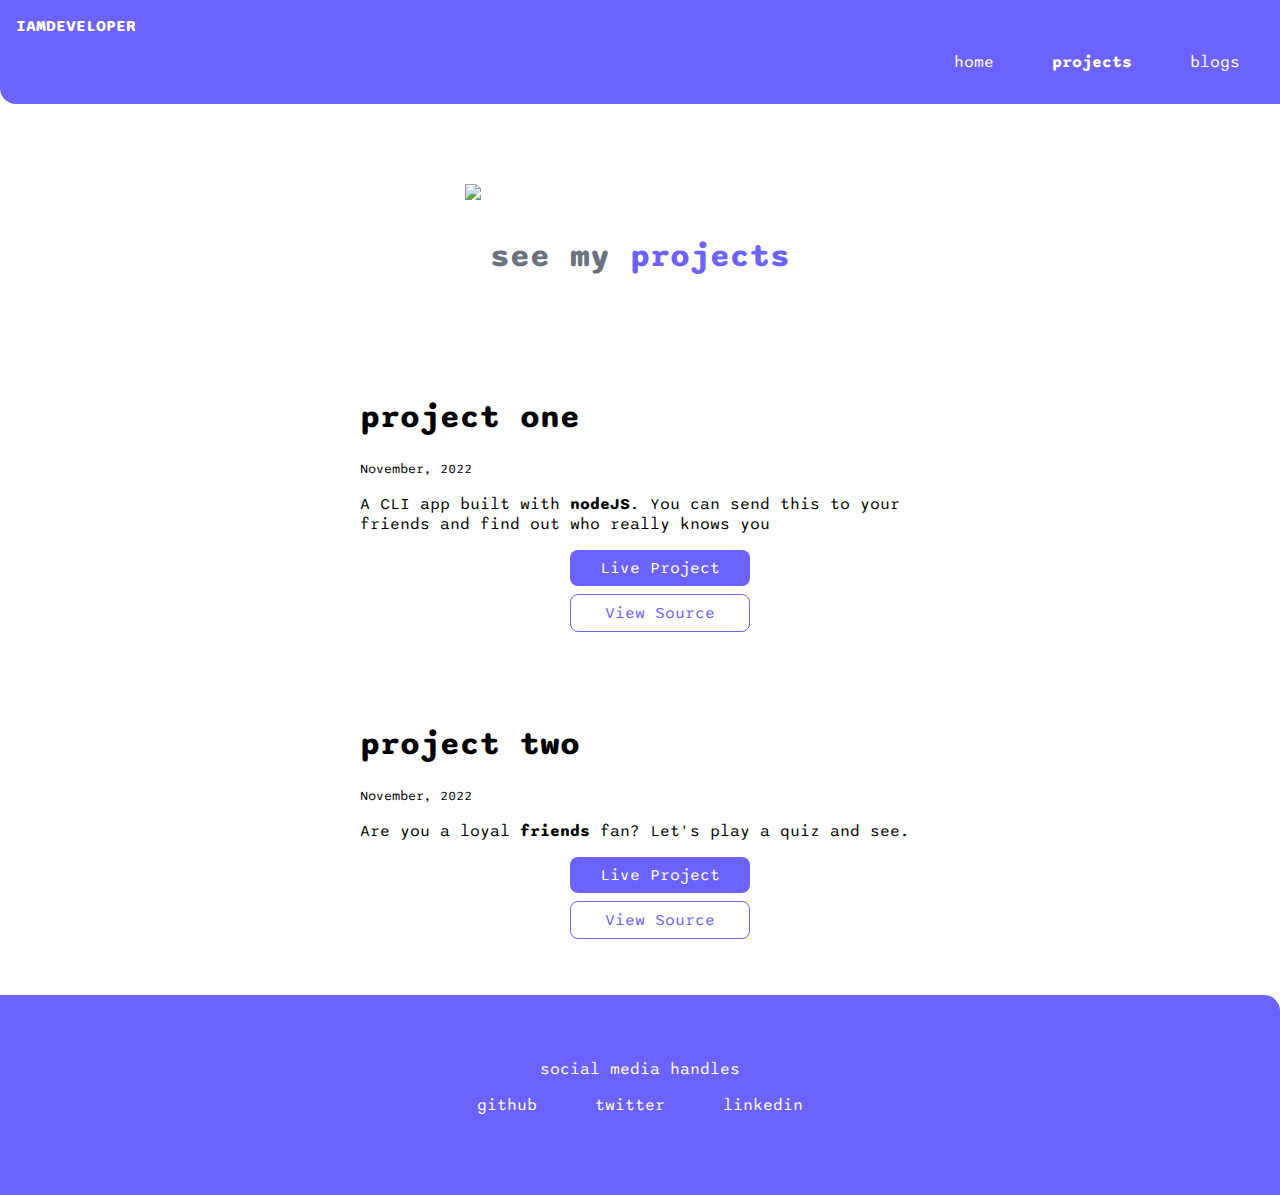
==== projects.html @ 38555d1a "project and blog pages edited" ====
<!DOCTYPE html>
<html lang="en">
<head>
    <meta charset="UTF-8">
    <meta http-equiv="X-UA-Compatible" content="IE=edge">
    <meta name="viewport" content="width=device-width, initial-scale=1.0">
    <title>home | niharikakesarwani</title>
    <link href="styles.css" rel="stylesheet">
</head>
<body>
    <nav class="container navigation">
        <div class="nav-brand">IAMDEVELOPER</div>
        <ul class="list-non-bullet nav-pills">
            <li class="list-item-inline">
                <a class="link" href="/">home</a>
            </li>
            <li class="list-item-inline">
                <a class="link link-active" href="/projects.html">projects</a>
            </li>
            <li class="list-item-inline">
                <a class="link" href="/blogs.html">blogs</a>
            </li>
        </ul>
    </nav>

    <header class="hero">
        <img class="hero-img" src="/images/header.svg">
        <h1 class="hero-heading">see my <span class="heading-inverted"> projects </span></h1>
    </header>

    <ul class="list-non-bullet">
        <li>
            <article class="showcase-list container container-center">
                <h1>project one</h1>
                <small>November, 2022</small>
                <p>A CLI app built with <strong>nodeJS</strong>. You can send this to your friends and find out who
                    really knows you</p>
                <a class="link link-primary" href="https://replit.com/@Niharika2018/markOne?embed=1&output=1">Live Project</a>
                <a class="link link-secondary" href="https://github.com/NiharikaNeha/how-well-do-you-know-me">View Source</a>
            </article>
        </li>

        <li>
            <article class="showcase-list container container-center">
                <h1>project two</h1>
                <small>November, 2022</small>
                <p>Are you a loyal <strong>friends</strong> fan? Let's play a quiz and see.</p>
                <section class="container-project">
                    <a class="link link-primary" href="https://replit.com/@Niharika2018/markTwo?embed=1&output=1">Live Project</a>
                    <a class="link link-secondary" href="https://github.com/NiharikaNeha/friends-quiz">View Source</a>
                </section>
               
            </article>
        </li>
    </ul>

    <footer class="footer">
        <div>social media handles</div>
        <ul class="list-non-bullet">
            <li class="list-item-inline">
                <a class="link" href="https://github.com/NiharikaNeha">github</a>
            </li>
            <li class="list-item-inline">
                <a class="link" href="https://twitter.com/Niharika_twt">twitter</a>
            </li>
            <li class="list-item-inline">
                <a class="link" href="https://linkedin.com/in/niharika-kesarwani">linkedin</a>
            </li>

        </ul>
    </footer>
</body>
</html>
---- styles.css ----
@import url('https://fonts.googleapis.com/css2?family=Sono&display=swap');

:root {
    --primary-color: #6C63FF;
    --off-white: #F3F4F6;
    --dark-gray: #6B7280;
}

body{
    font-family: 'Sono', sans-serif;
    margin: 0px;
}

hr{
    margin: 2rem 0rem;
}

.container{
    padding: 0rem 1rem;
}

.container-center{
    max-width: 600px;
    margin: auto;
}

.link{
    text-decoration: none;
    padding: 0.5rem 1rem;
    box-sizing: border-box;
    text-align: center;
}

.link-primary{
    background-color: var(--primary-color);
    border-radius: 0.5rem;
    color: white;
    display: block;
    max-width: 180px;
    margin: 0.5rem auto;
}

.link-secondary{
    color: var(--primary-color);
    border-radius: 0.5rem;
    border: 1px solid var(--primary-color);
    display: block;
    max-width: 180px;
    margin: 0.5rem auto;
}

.list-non-bullet{
    list-style: none;
}

.list-item-inline{
    display: inline;
    padding: 0rem 0.5rem;
}

.navigation{
    background-color: var(--primary-color);
    color: white;
    padding: 1rem;
    border-bottom-left-radius: 1rem;
}

.nav-brand{
    font-weight: bold;
}

.nav-pills{
    text-align: right;
}

.navigation .link {
    color: white;
}

.navigation .link-active {
    font-weight: bold;
}

.hero{
    padding: 2rem;
    padding-top: 5rem;
}

.hero-img{
   max-width: 80%;
   width: 350px;
   margin: auto; 
   display: block;
}

.hero-heading{
    color: var(--dark-gray);
    padding-top: 1rem;
    text-align: center;
}

.heading-inverted{
    color: var(--primary-color);
}

.section{
    padding: 2rem;
}

.section h1{
    text-align: center;
}

.ow{
    background-color: var(--off-white);
}

.footer{
    background-color: var(--primary-color);
    padding: 4rem 1rem;
    text-align: center;
    color: white;
    border-top-right-radius: 1rem;
}

.footer .link {
    color: white;
}

.footer-header {
    font-weight: bold;
    font-size: large;
}

.footer ul{
    padding-inline-start: 0px;
}

.showcase-list {
    padding: 2rem;
}

.showcase-blog {
    padding-bottom: 6rem;
}
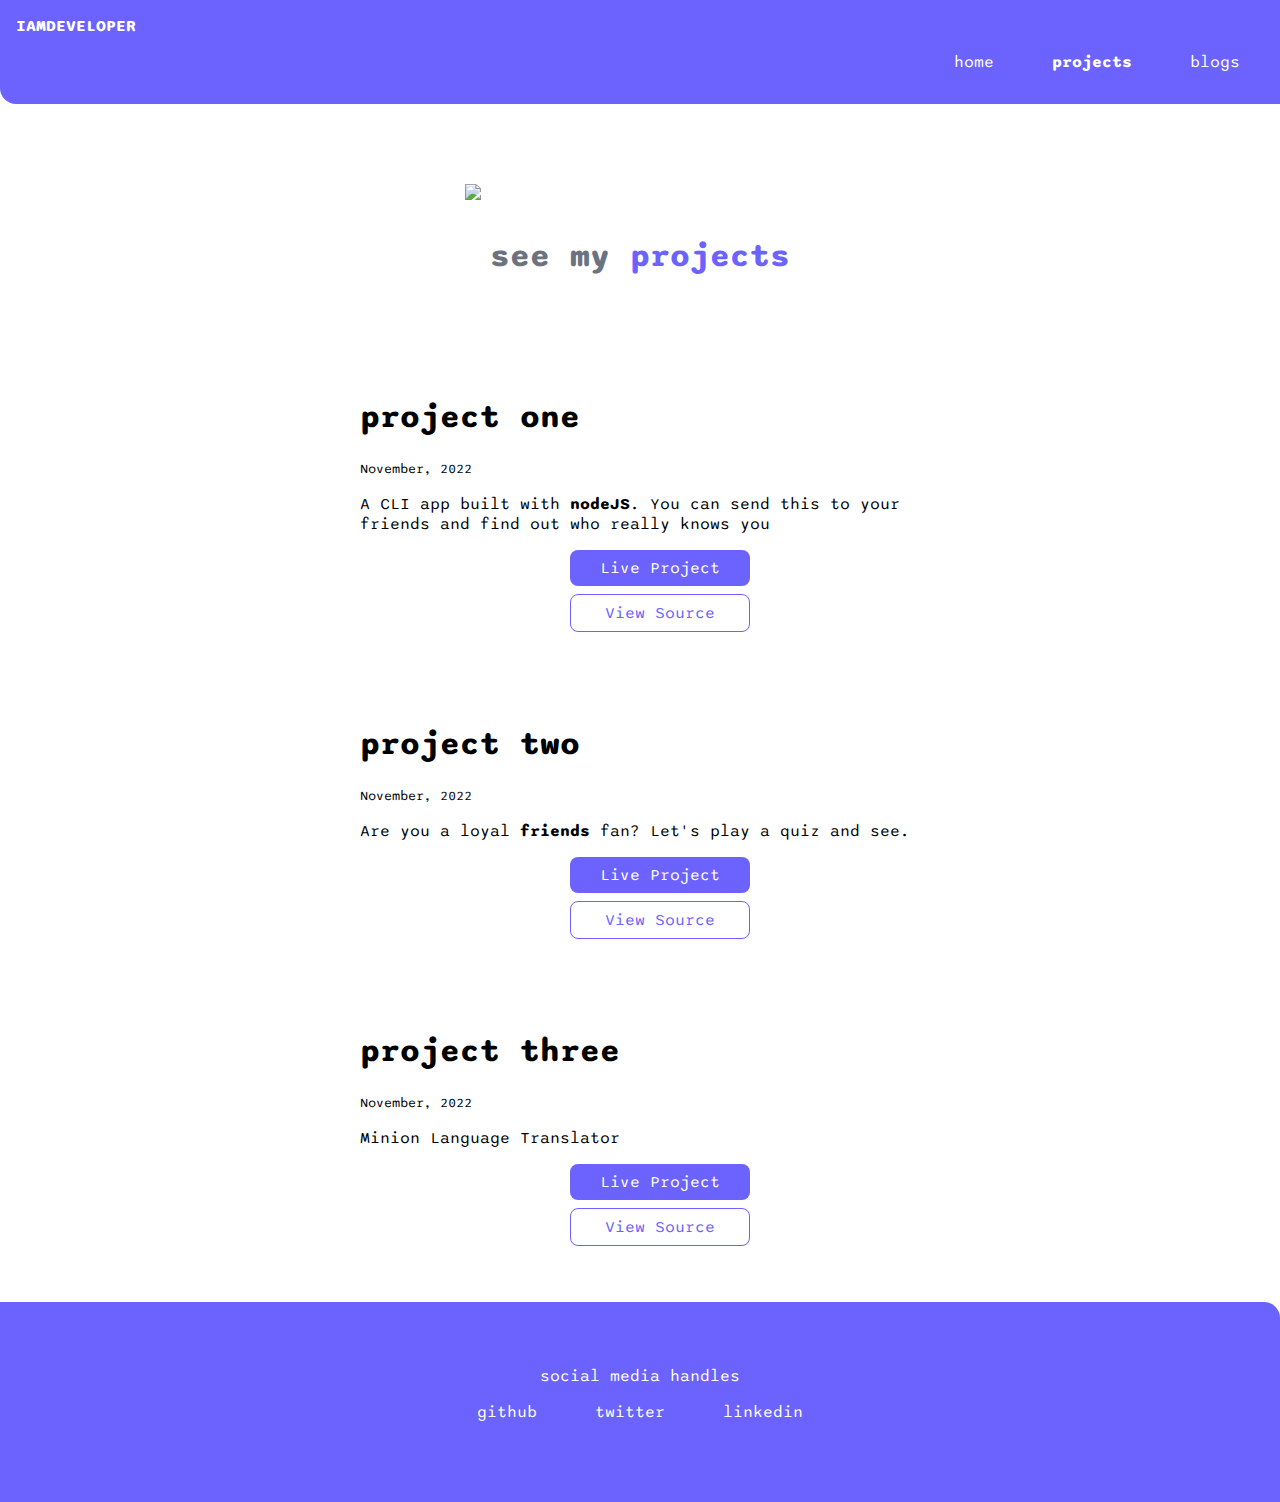
==== commit 1254737f: "added minion translator game links" ====
--- a/projects.html
+++ b/projects.html
@@ -52,6 +52,19 @@
                
             </article>
         </li>
+
+        <li>
+            <article class="showcase-list container container-center">
+                <h1>project three</h1>
+                <small>November, 2022</small>
+                <p>Minion Language Translator</p>
+                <section class="container-project">
+                    <a class="link link-primary" href="https://niharika-banana-game-2.netlify.app/">Live Project</a>
+                    <a class="link link-secondary" href="https://github.com/NiharikaNeha/banana-game-2">View Source</a>
+                </section>
+               
+            </article>
+        </li>
     </ul>
 
     <footer class="footer">
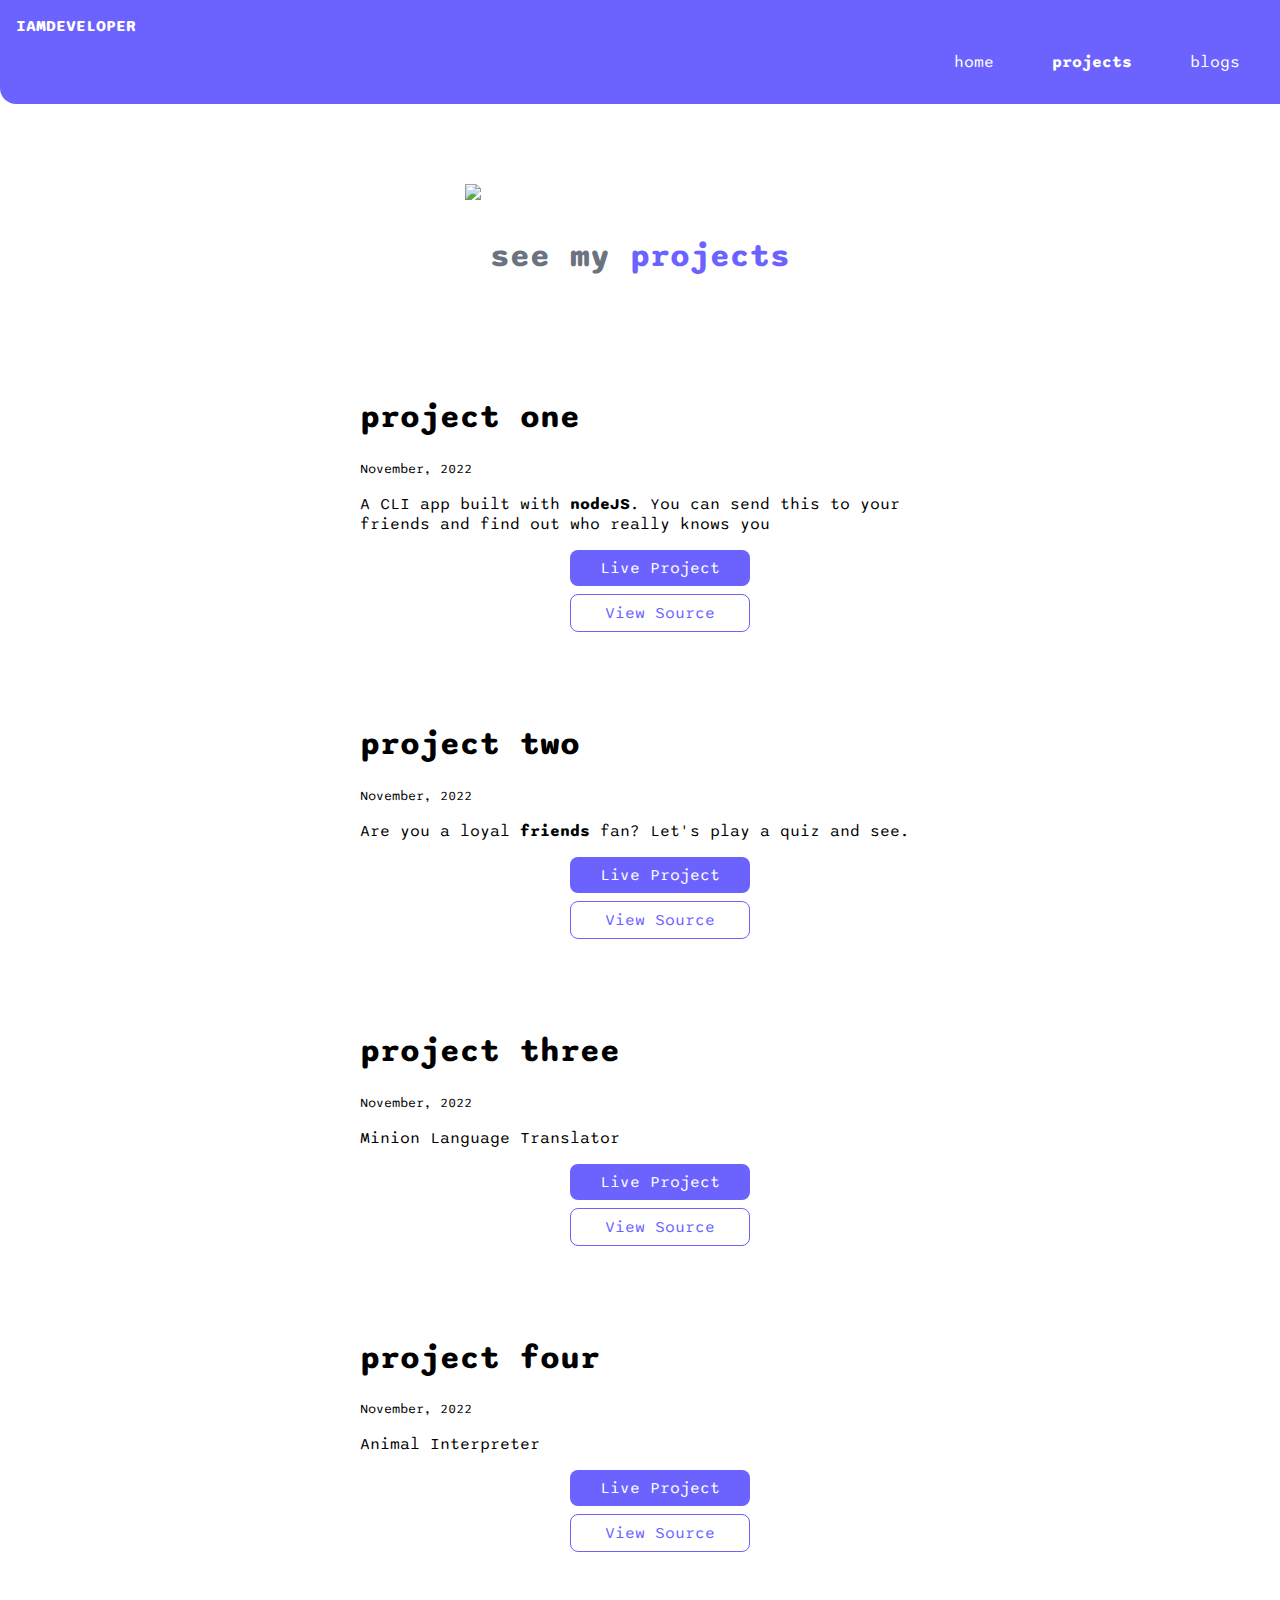
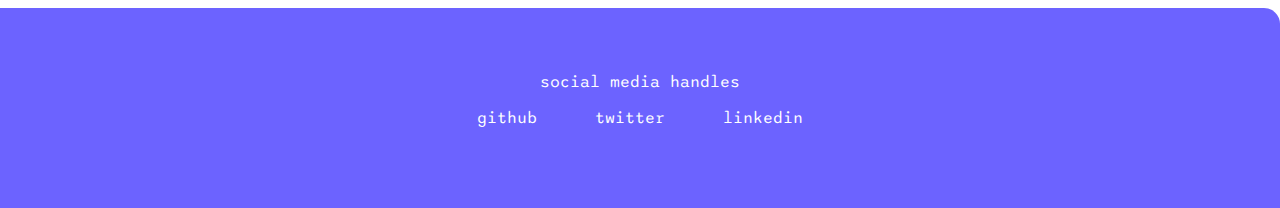
==== commit 83cbcf4b: "added animal interpreter game links" ====
--- a/projects.html
+++ b/projects.html
@@ -65,6 +65,19 @@
                
             </article>
         </li>
+
+        <li>
+            <article class="showcase-list container container-center">
+                <h1>project four</h1>
+                <small>November, 2022</small>
+                <p>Animal Interpreter</p>
+                <section class="container-project">
+                    <a class="link link-primary" href="https://40ls1s.csb.app//">Live Project</a>
+                    <a class="link link-secondary" href="https://github.com/NiharikaNeha/animal-interpreter">View Source</a>
+                </section>
+               
+            </article>
+        </li>
     </ul>
 
     <footer class="footer">
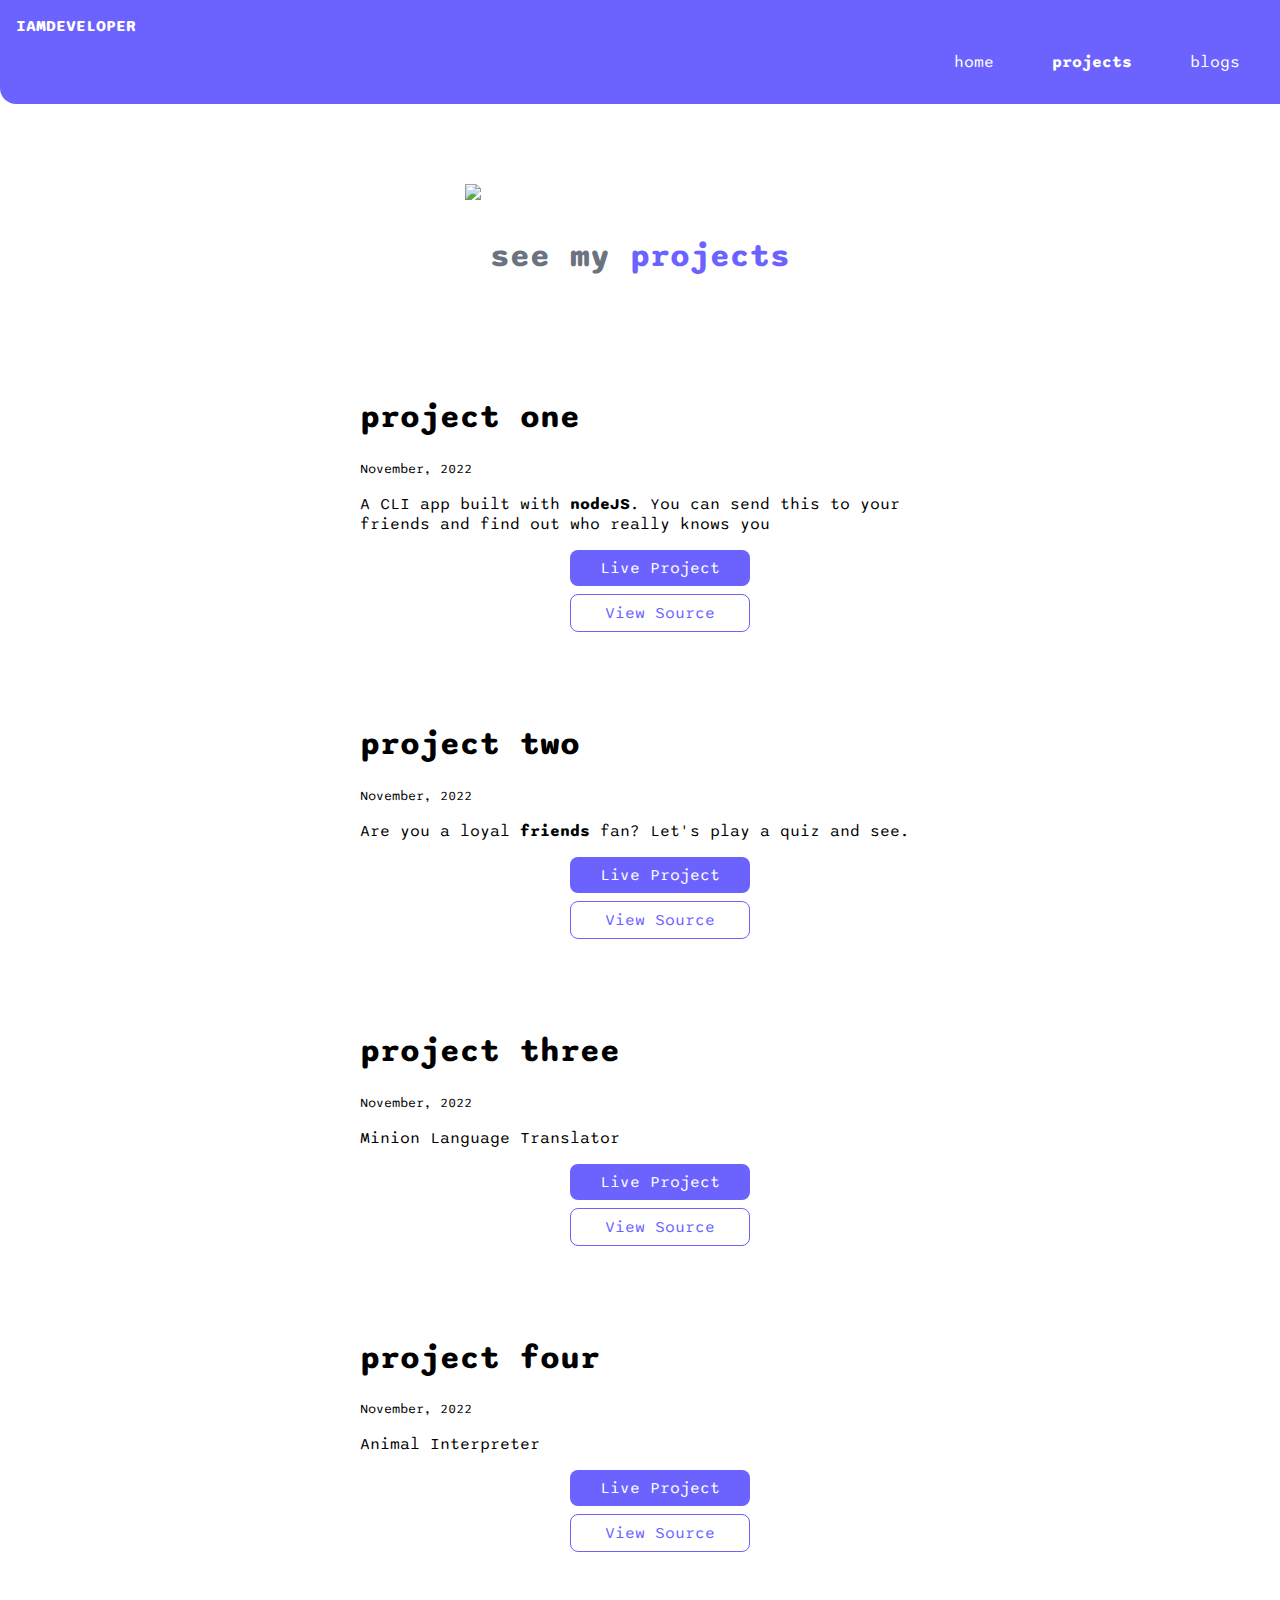
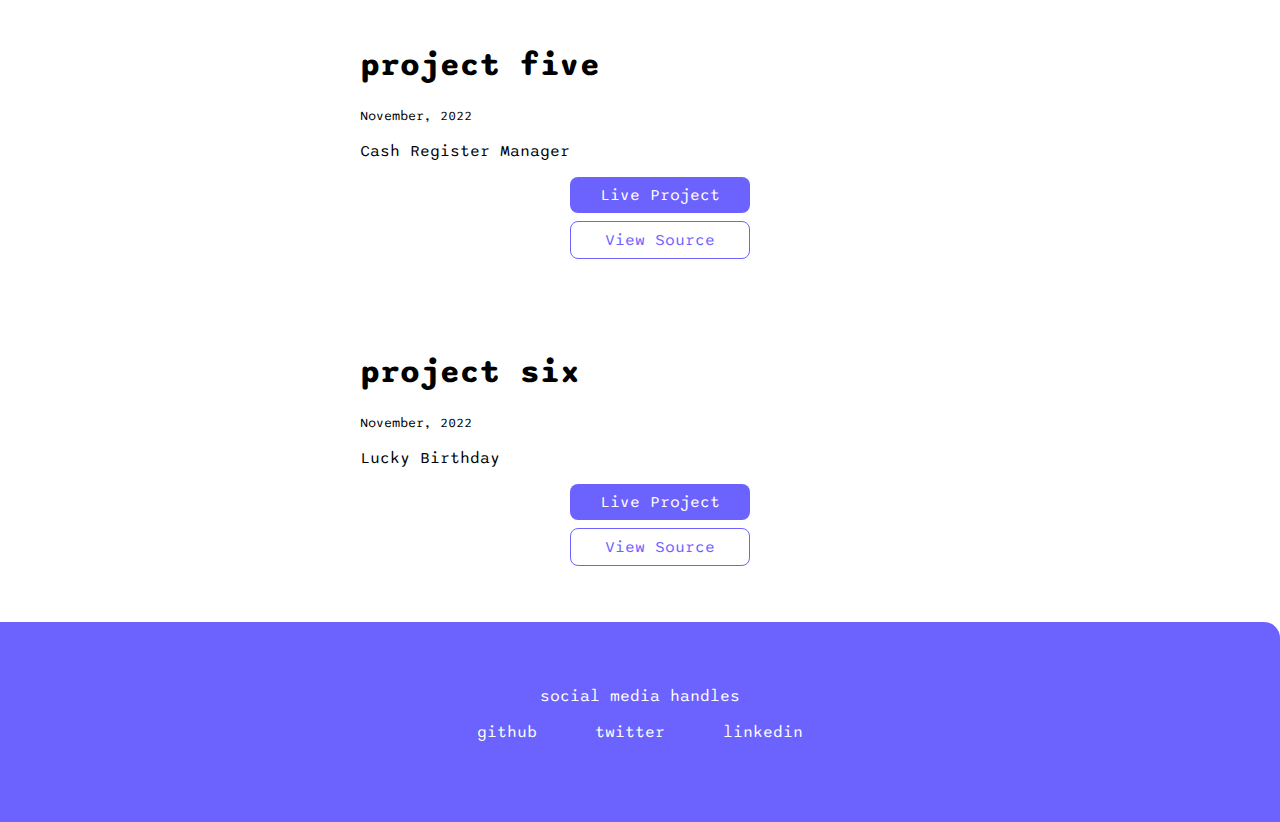
==== commit 2d8c5341: "added lucky birthday game links" ====
--- a/projects.html
+++ b/projects.html
@@ -78,6 +78,32 @@
                
             </article>
         </li>
+
+        <li>
+            <article class="showcase-list container container-center">
+                <h1>project five</h1>
+                <small>November, 2022</small>
+                <p>Cash Register Manager</p>
+                <section class="container-project">
+                    <a class="link link-primary" href="https://q3o7me.csb.app/">Live Project</a>
+                    <a class="link link-secondary" href="https://github.com/NiharikaNeha/cash-register-manager-2">View Source</a>
+                </section>
+               
+            </article>
+        </li>
+
+        <li>
+            <article class="showcase-list container container-center">
+                <h1>project six</h1>
+                <small>November, 2022</small>
+                <p>Lucky Birthday</p>
+                <section class="container-project">
+                    <a class="link link-primary" href="https://08ybuk.csb.app/">Live Project</a>
+                    <a class="link link-secondary" href="https://github.com/NiharikaNeha/lucky-birthday-2">View Source</a>
+                </section>
+               
+            </article>
+        </li>
     </ul>
 
     <footer class="footer">
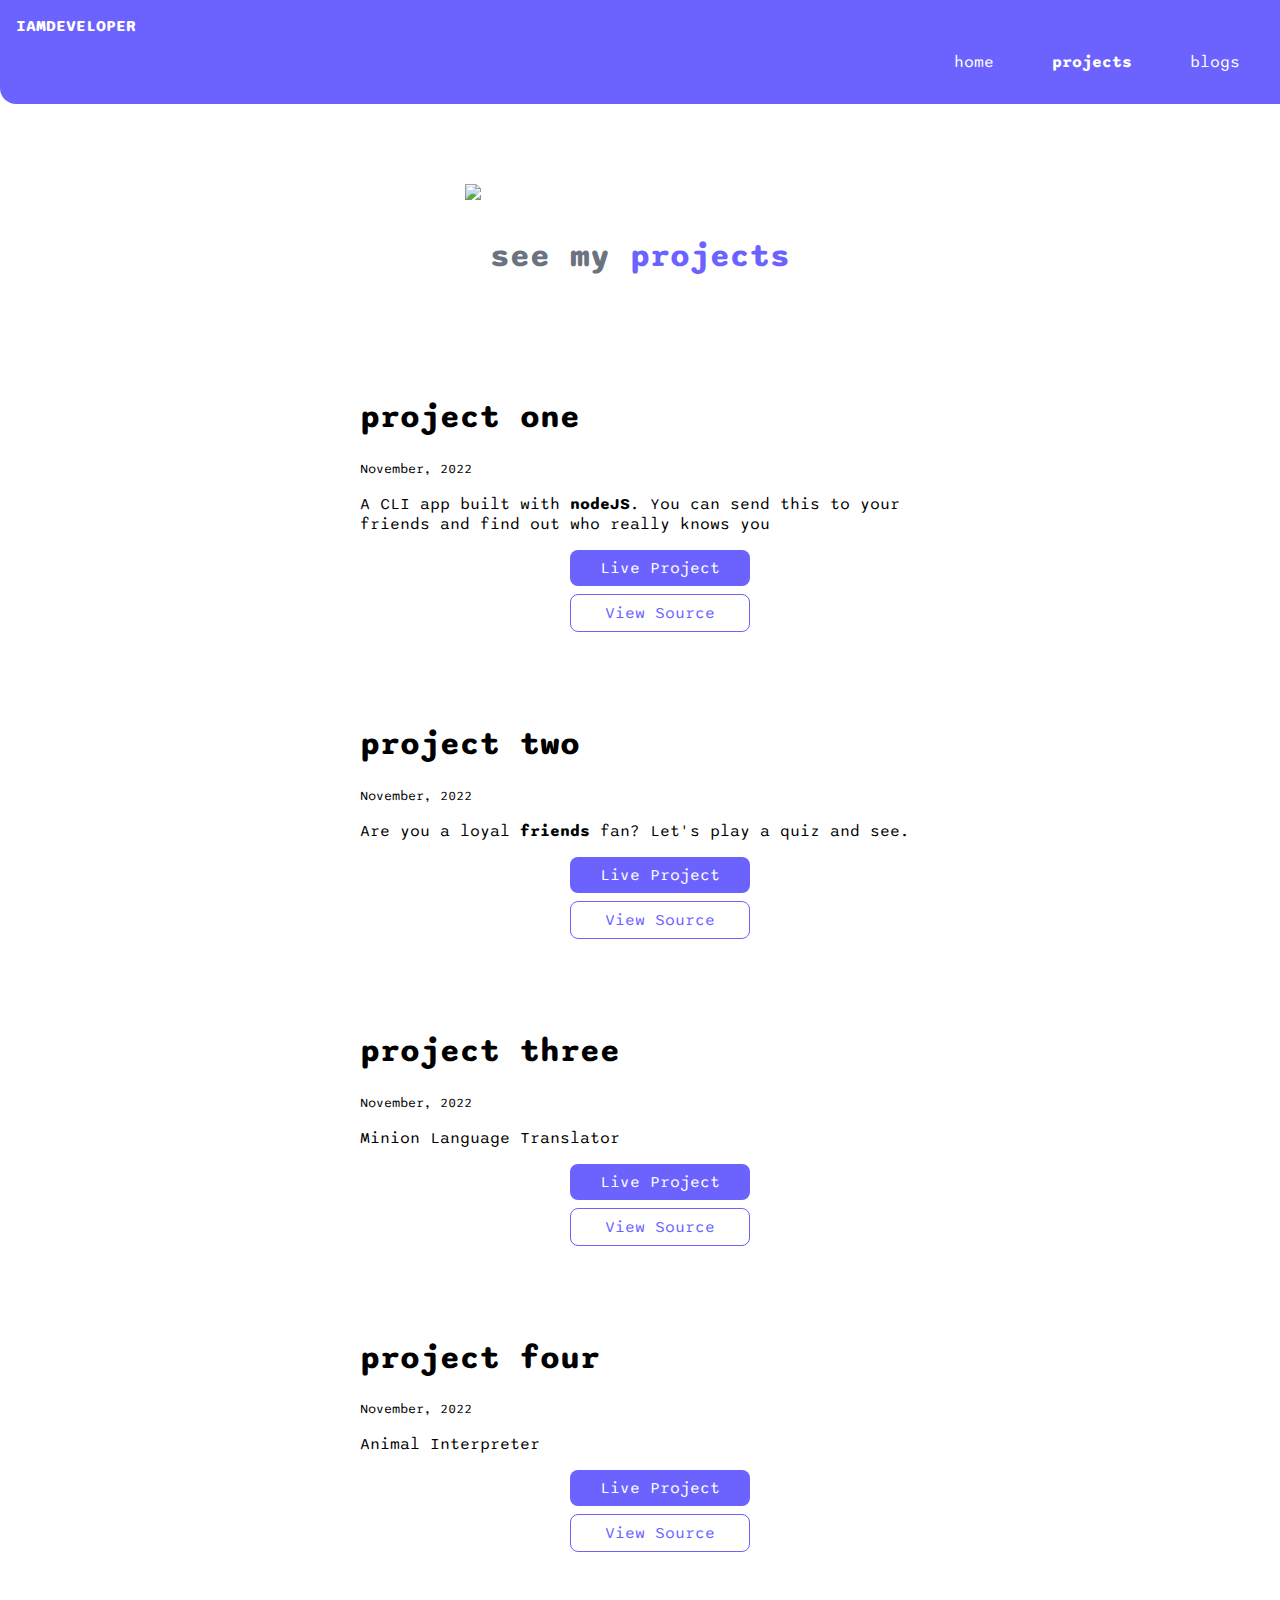
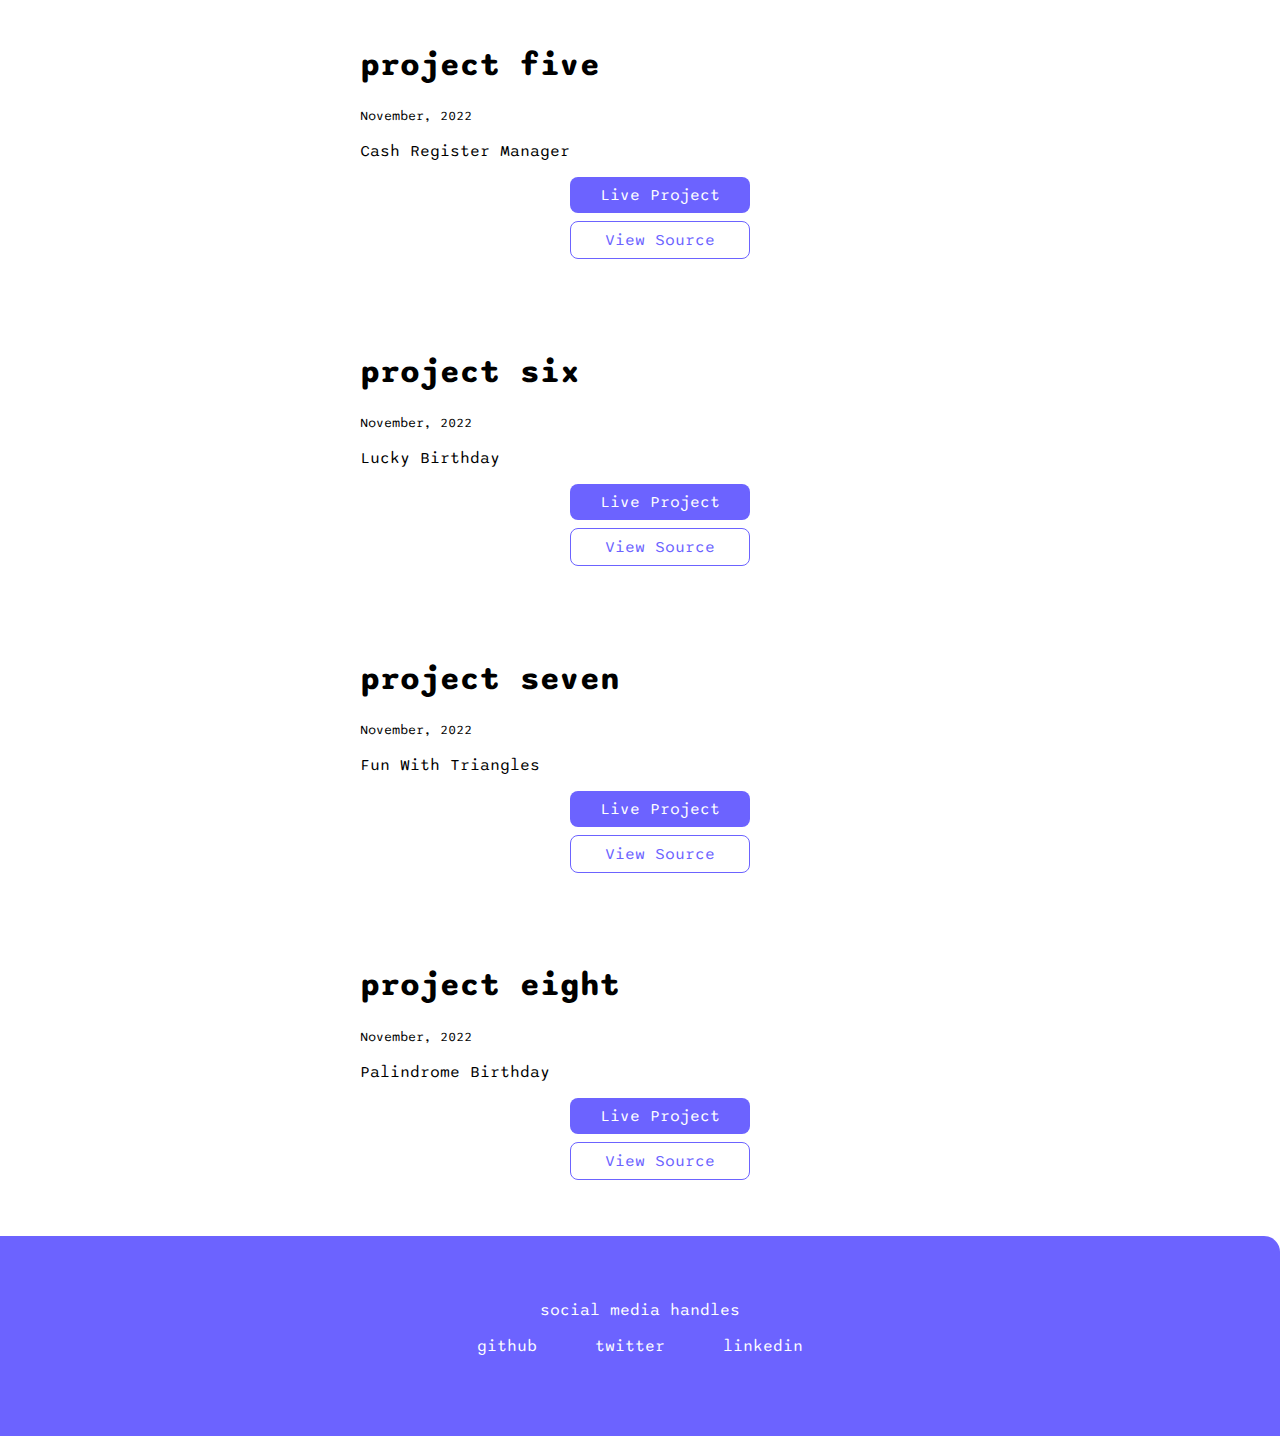
==== commit 61f76877: "added palindrome birthday game links" ====
--- a/projects.html
+++ b/projects.html
@@ -104,6 +104,32 @@
                
             </article>
         </li>
+
+        <li>
+            <article class="showcase-list container container-center">
+                <h1>project seven</h1>
+                <small>November, 2022</small>
+                <p>Fun With Triangles</p>
+                <section class="container-project">
+                    <a class="link link-primary" href="https://fun-with-triangles-2.netlify.app/">Live Project</a>
+                    <a class="link link-secondary" href="https://github.com/NiharikaNeha/fun-with-triangles-2">View Source</a>
+                </section>
+               
+            </article>
+        </li>
+
+        <li>
+            <article class="showcase-list container container-center">
+                <h1>project eight</h1>
+                <small>November, 2022</small>
+                <p>Palindrome Birthday</p>
+                <section class="container-project">
+                    <a class="link link-primary" href="https://067666.csb.app/">Live Project</a>
+                    <a class="link link-secondary" href="https://github.com/NiharikaNeha/palindrome-birthday-2">View Source</a>
+                </section>
+               
+            </article>
+        </li>
     </ul>
 
     <footer class="footer">
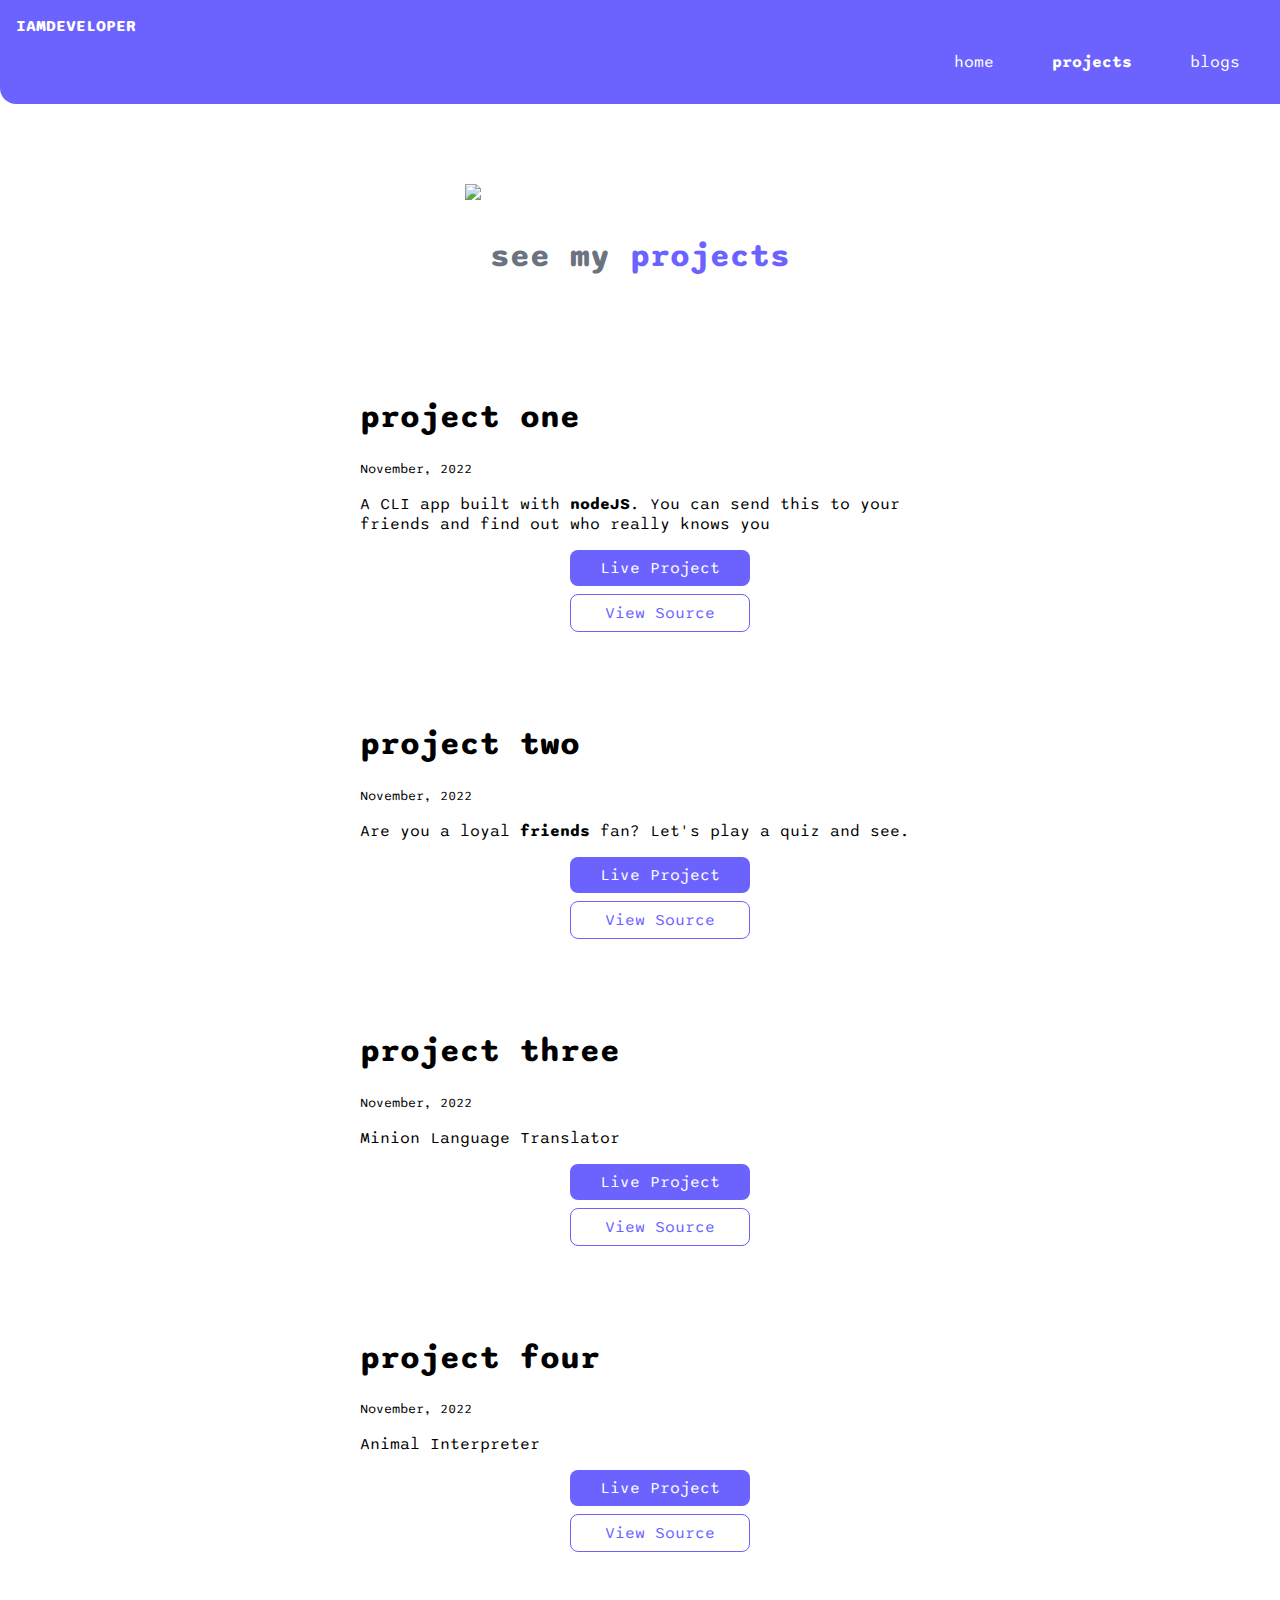
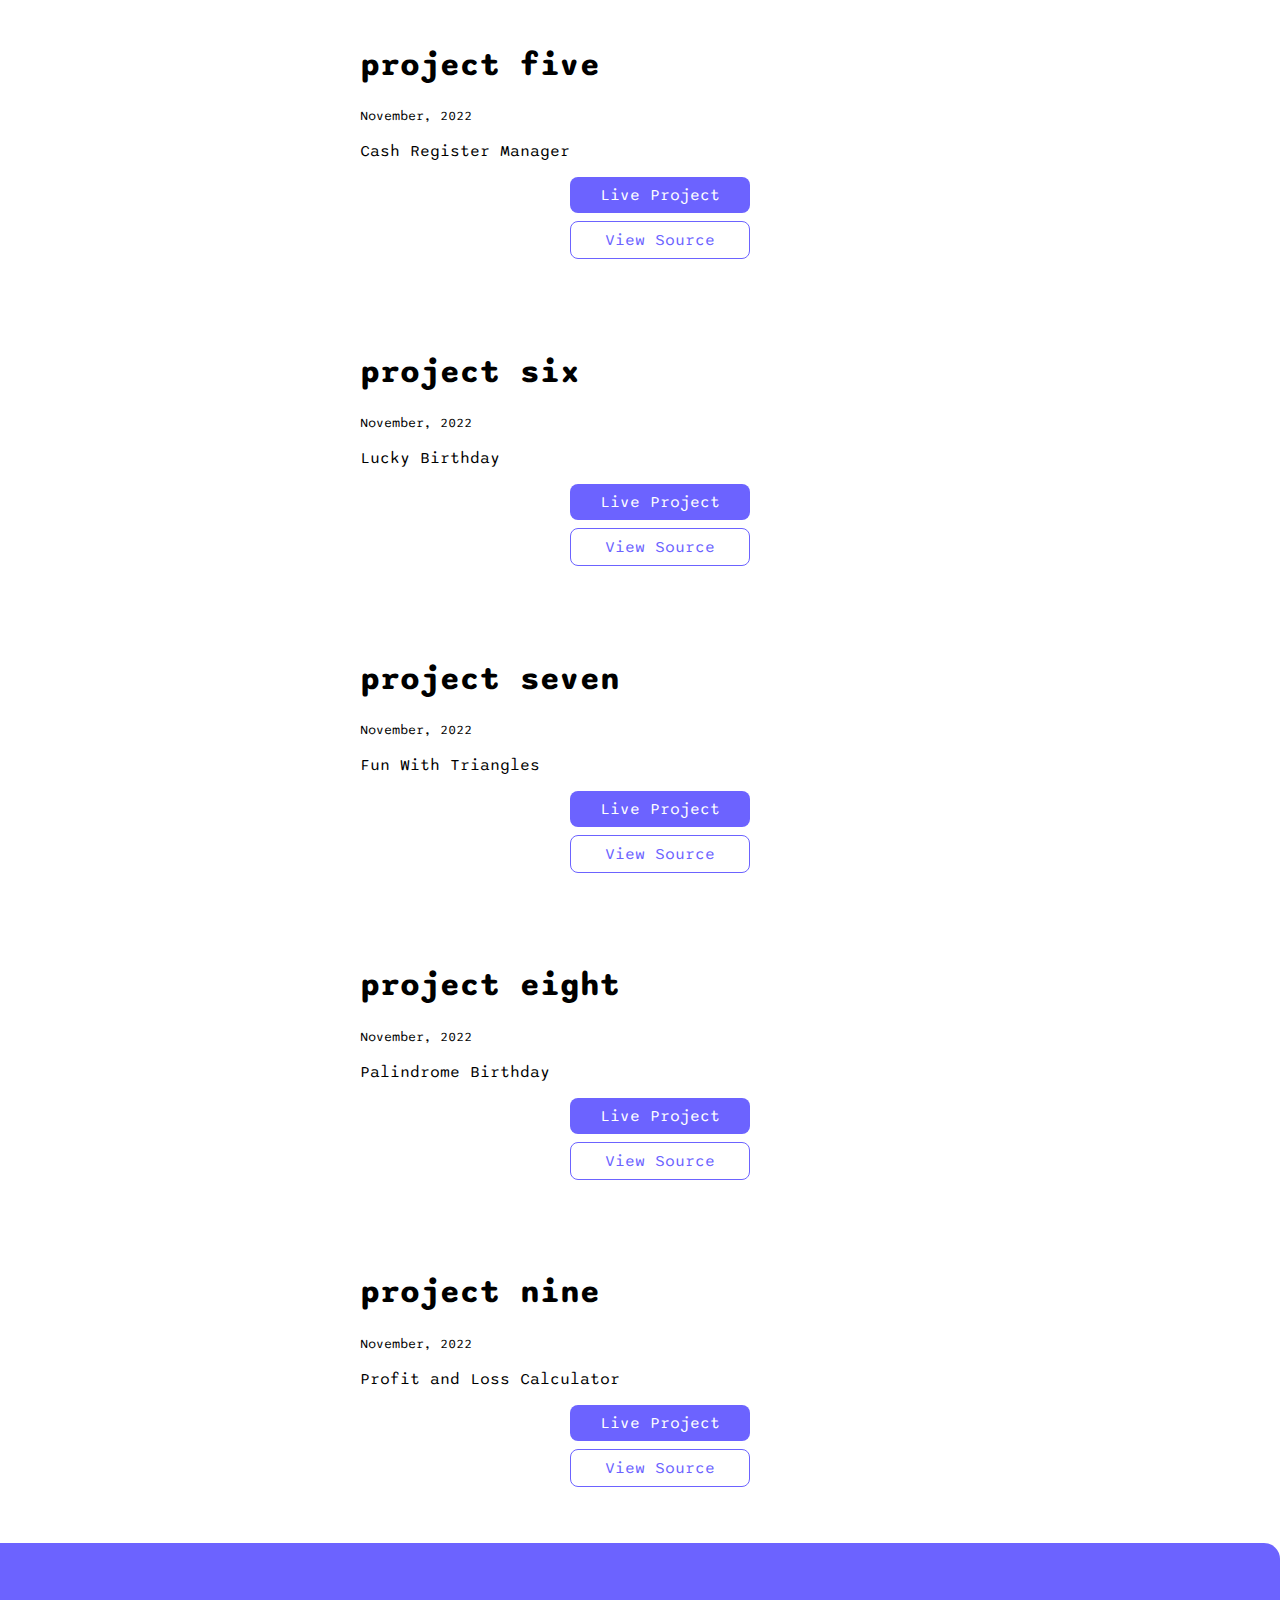
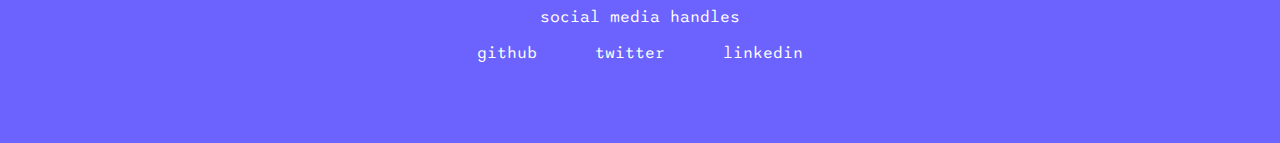
==== commit d7c5ca67: "minor change" ====
--- a/projects.html
+++ b/projects.html
@@ -130,6 +130,19 @@
                
             </article>
         </li>
+
+        <li>
+            <article class="showcase-list container container-center">
+                <h1>project nine</h1>
+                <small>November, 2022</small>
+                <p>Profit and Loss Calculator</p>
+                <section class="container-project">
+                    <a class="link link-primary" href="https://ocopvn.csb.app/">Live Project</a>
+                    <a class="link link-secondary" href="https://github.com/NiharikaNeha/profit-loss-game-2">View Source</a>
+                </section>
+               
+            </article>
+        </li>
     </ul>
 
     <footer class="footer">
